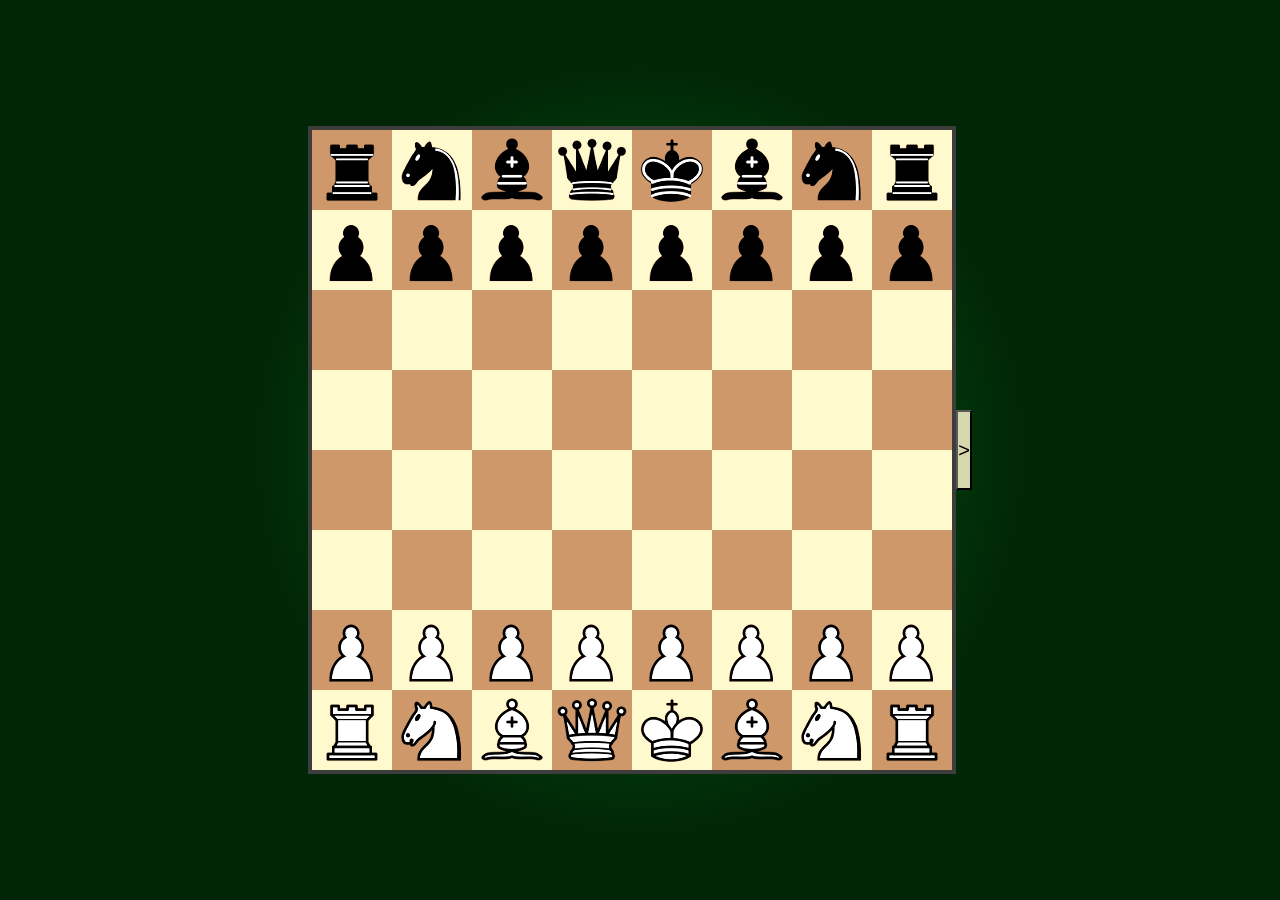
==== index.html @ 22eda0b5 "Add files via upload" ====
<html lang="en">
<head>
    <meta charset="UTF-8">
    <meta name="viewport" content="width=device-width, initial-scale=1.0">
    <title>Document</title>
    <link rel="stylesheet" href="style.css">
</head>
<body>
    <div id="tabuleiro">
    </div>
    <script type="module" src="tabuleiro.js"></script>
    <div id="interface">
        <button class="button-configs-interface" id="tabuleiro-interface">tabuleiro</button>
        <button class="button-configs-interface" id="peca-interface">peças</button>
        <button class="button-configs-interface" id="animacao-interface">animação</button>
        <button class="button-configs-interface" id="fundo-interface">fundo</button>
    </div>
    <button id="button-interface" onclick="viewInterface()">></button>
    <script>
        let number = 0;
        function viewInterface(i){
            const alvo = document.getElementById("interface")
            if (number === 0){alvo.style.display = "flex"; document.getElementById("button-interface").innerText = "<"; number = 1; number = 1}
            else{alvo.style.display = "none"; document.getElementById("button-interface").innerText = ">"; number = 0}
        }
    </script>
</body>
</html>
---- style.css ----
body {
  display: flex;
  justify-content: center;
  align-items: center;
  background-color: rgb(2, 39, 1);
  filter: brightness(1.1)  contrast(1.1);
  background: #01380A;
  background: radial-gradient(circle,rgba(1, 37, 7, 1) 0%, rgb(1, 102, 14) 5%, rgb(1, 37, 7) 50%);
}

#tabuleiro{
    
    background-color: rgb(0, 0, 0);
    display: grid;
    grid-template-columns: repeat(8,80px);
    grid-template-rows: repeat(8, 80px);
    border: 4px solid rgb(61, 61, 61);
}
.CasaBranca{
  background-color: #f0d9b5;
    width: 80px;
    height: 80px;

    display: flex;
    justify-content: center;
    align-items: center;

    font-size: 50px;
    cursor: pointer;
}

.CasaPreta {
    background-color:#b58863;
    width: 80px;
    height: 80px;

    display: flex;
    justify-content: center;
    align-items: center;

    font-size: 50px;
    cursor: pointer;
}
.peca {
    display: flex;
    justify-content: center;
    align-items: center;

    background-size: contain;
    background-repeat: no-repeat;
    background-position: center;
}

.peca.peao.branco.default {background-image: url(Imagens/Peao_branco_default.png);}
.peca.torre.branco.default { background-image: url(Imagens/Torre_branco_default.png);}
.peca.cavalo.branco.default { background-image: url(Imagens/Cavalo_branco_default.png);}
.peca.bispo.branco.default { background-image: url(Imagens/Bispo_branco_default.png);}
.peca.dama.branco.default { background-image: url(Imagens/Dama_branco_default.png);}
.peca.rei.branco.default { background-image: url(Imagens/Rei_branco_default.png);}

.peca.peao.preto.default { background-image: url(Imagens/Peao_preto_default.png);}
.peca.torre.preto.default { background-image: url(Imagens/Torre_preto_default.png);}
.peca.cavalo.preto.default { background-image: url(Imagens/Cavalo_preto_default.png);}
.peca.bispo.preto.default { background-image: url(Imagens/Bispo_preto_default.png);}
.peca.dama.preto.default { background-image: url(Imagens/Dama_preto_default.png);}
.peca.rei.preto.default { background-image: url(Imagens/Rei_preto_default.png);}

.CasaBranca:hover,
.CasaPreta:hover{
    filter: brightness(1.2) contrast(1.1) drop-shadow(0 0 12px rgba(255, 255, 255, 0.4));
}
.CasaBranca.selecionada,
.CasaPreta.selecionada {
    background-color:rgb(54, 44, 30);
    
}
#button-interface{
    background-color: #f0d9b5d5;
    width: 8px;
    height: 80px;

    display: flex;
    justify-content: center;
    align-items: center;
    
    font-size: 20px;
    cursor: pointer;
}
#button-interface:active {
    transform: translateY(5px);
}
#interface {
    background-color: #18171796;
    width: 200px;
    height: 650px;

    display: none;
    flex-wrap: wrap;
    justify-content: center;
    align-content: center;
    gap: 10px;
}

.button-configs-interface {
    background-color: #f0d9b5d5;
    width: 80px;
    height: 50px;

    display: flex;

    justify-content: center;
    align-items: center;

    font-size: 15px;
    font-family:'Times New Roman', Times, serif;
    cursor: pointer;
}
.button-configs-interface:active {
    transform: translateY(5px);
}
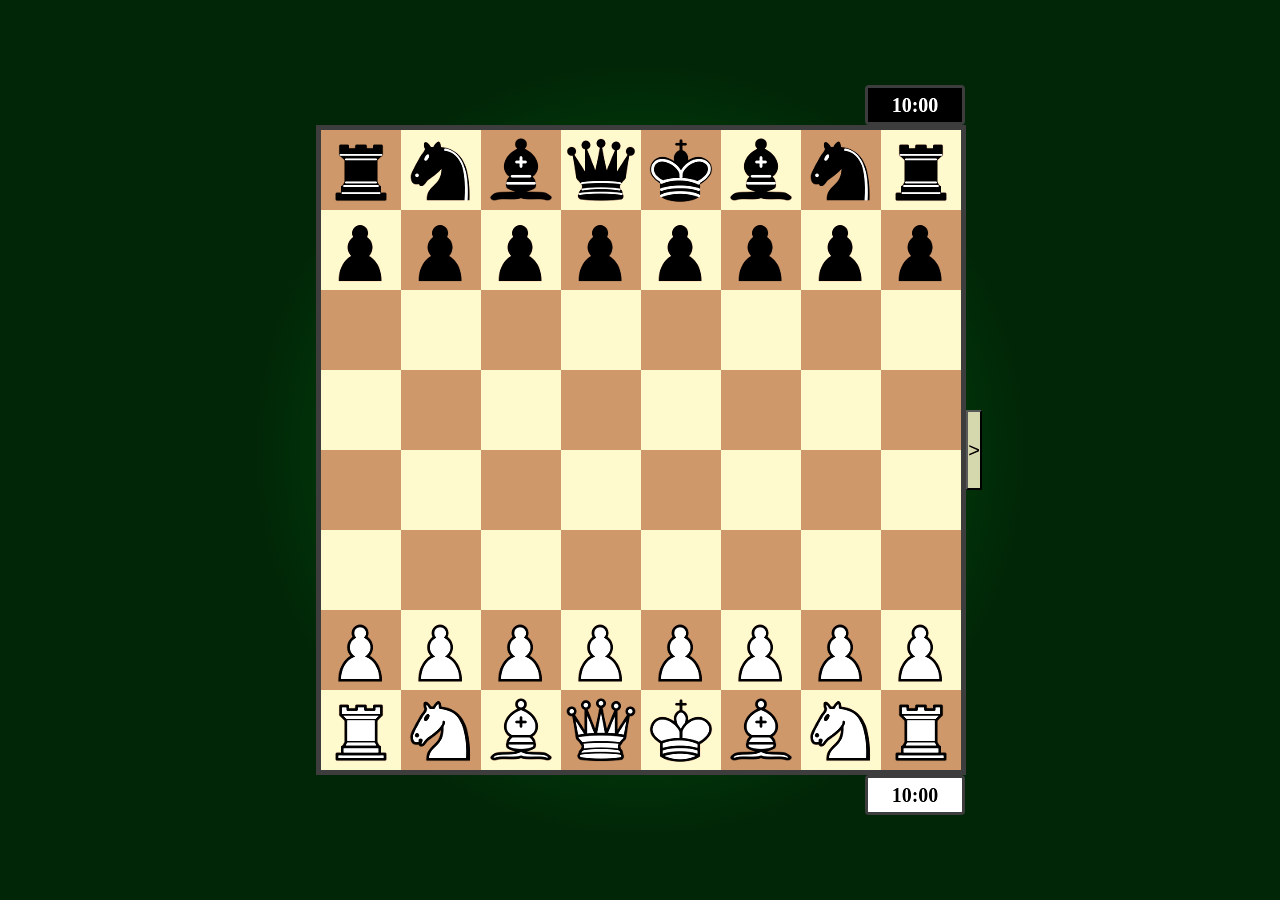
==== commit 41bbb151: "Add files via upload" ====
--- a/index.html
+++ b/index.html
@@ -6,23 +6,38 @@
     <link rel="stylesheet" href="style.css">
 </head>
 <body>
-    <div id="tabuleiro">
-    </div>
-    <script type="module" src="tabuleiro.js"></script>
-    <div id="interface">
+    <div class="timer" id="timer-preto"> <span id="preto">10:00</span></div>
+    <div id="game">
+        <div id="tabuleiro"></div>
+        <div id="interface">
         <button class="button-configs-interface" id="tabuleiro-interface">tabuleiro</button>
         <button class="button-configs-interface" id="peca-interface">peças</button>
-        <button class="button-configs-interface" id="animacao-interface">animação</button>
+        <button class="button-configs-interface" onclick="rainbow()" id="animacao-interface">animação</button>
+        <script>
+            var raibown = 0;
+            function rainbow(){
+                const agentes = ["timer-preto","timer-branco","tabuleiro"]
+                for(let i = 0; i < agentes.length; i++){
+                    let alvo = document.getElementById(agentes[i])
+                    if (raibown === 0){alvo.classList.add("rainbow")}
+                    else{alvo.classList.remove("rainbow")}}
+                if (raibown == 0){raibown = 1}else{raibown = 0}
+            }
+        </script>
         <button class="button-configs-interface" id="fundo-interface">fundo</button>
     </div>
     <button id="button-interface" onclick="viewInterface()">></button>
     <script>
         let number = 0;
-        function viewInterface(i){
+        function viewInterface(){
             const alvo = document.getElementById("interface")
             if (number === 0){alvo.style.display = "flex"; document.getElementById("button-interface").innerText = "<"; number = 1; number = 1}
             else{alvo.style.display = "none"; document.getElementById("button-interface").innerText = ">"; number = 0}
         }
     </script>
+    </div>
+    <div class="timer" id="timer-branco"> <span id="branco">10:00</span></div>
+    <script type="module" src="tabuleiro.js"></script>
+    
 </body>
 </html>
--- a/style.css
+++ b/style.css
@@ -2,20 +2,104 @@
   display: flex;
   justify-content: center;
   align-items: center;
+  flex-direction: column;
+  min-height: 100vh;
+  margin: 0;
   background-color: rgb(2, 39, 1);
   filter: brightness(1.1)  contrast(1.1);
-  background: #01380A;
   background: radial-gradient(circle,rgba(1, 37, 7, 1) 0%, rgb(1, 102, 14) 5%, rgb(1, 37, 7) 50%);
+
+}
+#game{
+    display: flex;
+    margin-left: 18px;
+    justify-content: center;
+    align-items: center;
+}
+.timer {
+    font-size: 20px;
+    font-weight: bold;
+    width: 100px; /* Mesma largura exata do seu tabuleiro (8 colunas * 80px = 640px) */
+    height: 40px;
+    display: flex;
+    justify-content: center;
+    align-items: center;
+    padding: 0 20px;
+    box-sizing: border-box;
+    border: 3px solid rgb(61, 61, 61); /* Mesma borda cinza do seu tabuleiro */
+    border-radius: 4px;
+    margin-left: 550px;
+    
+}
+.timer#timer-branco {
+    background-color: #ffffff; /* Mesmo tom escuro translúcido da sua interface */
+    color: #000000;
+    border-radius: 4px;
+}
+.timer#timer-preto {
+    background-color: #000000; /* Mesmo tom escuro translúcido da sua interface */
+    color: #ffffff;
+}
+
+.timer#timer-branco.rainbow {
+    border: 3px solid transparent; /* Largura ajustada para destacar a borda arco-íris */
+    border-radius: 4px;
+
+    /* A primeira linha define o fundo interno como BRANCO (#ffffff) */
+    background-image: 
+        linear-gradient(#ffffff, #ffffff), 
+        linear-gradient(90deg, red, orange, yellow, green, blue, indigo, violet, red);
+    
+    background-origin: border-box;
+    background-clip: padding-box, border-box;
+    background-size: 200% 100%;
+    
+    /* Altera a cor do texto para escuro para garantir contraste no fundo branco */
+    color: #181717; 
+    
+    animation: moverRainbow 3s linear infinite;
+}
+
+@keyframes moverRainbow {
+    0% {
+        background-position: 0% 0%;
+    }
+    100% {
+        background-position: 200% 0%; /* Alinhado para animar o movimento continuo */
+    }
+}
+.timer#timer-preto.rainbow,
+#tabuleiro.rainbow{
+    border: 4px solid transparent;
+    border-radius: 8px; /* Funciona melhor com esta técnica */
+
+    background-image: 
+    linear-gradient(#121212, #121212), 
+    linear-gradient(90deg, red, orange, yellow, green, blue, indigo, violet, red);
+    background-origin: border-box;
+    background-clip: padding-box, border-box;
+
+    background-size: 200% 100%;
+    animation: moverRainbow 3s linear infinite;
+    }
+
+    @keyframes moverRainbow {
+    0% {
+    background-position: 0% 0%;
+    }
+    100% {
+    background-position: 200% 0%;
+    }
 }
 
 #tabuleiro{
-    
     background-color: rgb(0, 0, 0);
     display: grid;
     grid-template-columns: repeat(8,80px);
     grid-template-rows: repeat(8, 80px);
-    border: 4px solid rgb(61, 61, 61);
-}
+    border: 5px solid rgb(61, 61, 61);
+}
+
 .CasaBranca{
   background-color: #f0d9b5;
     width: 80px;
@@ -28,7 +112,6 @@
     font-size: 50px;
     cursor: pointer;
 }
-
 .CasaPreta {
     background-color:#b58863;
     width: 80px;
@@ -41,6 +124,7 @@
     font-size: 50px;
     cursor: pointer;
 }
+
 .peca {
     display: flex;
     justify-content: center;
@@ -65,6 +149,50 @@
 .peca.dama.preto.default { background-image: url(Imagens/Dama_preto_default.png);}
 .peca.rei.preto.default { background-image: url(Imagens/Rei_preto_default.png);}
 
+.peca.peao.branco.pixelart {background-image: url(Imagens/Peao_branco_pixelart.png);}
+.peca.torre.branco.pixelart { background-image: url(Imagens/Torre_branco_pixelart.png);}
+.peca.cavalo.branco.pixelart { background-image: url(Imagens/Cavalo_branco_pixelart.png);}
+.peca.bispo.branco.pixelart { background-image: url(Imagens/Bispo_branco_pixelart.png);}
+.peca.dama.branco.pixelart { background-image: url(Imagens/Dama_branco_pixelart.png);}
+.peca.rei.branco.pixelart { background-image: url(Imagens/Rei_branco_pixelart.png);}
+
+.peca.peao.preto.pixelart { background-image: url(Imagens/Peao_preto_pixelart.png);}
+.peca.torre.preto.pixelart { background-image: url(Imagens/Torre_preto_pixelart.png);}
+.peca.cavalo.preto.pixelart { background-image: url(Imagens/Cavalo_preto_pixelart.png);}
+.peca.bispo.preto.pixelart { background-image: url(Imagens/Bispo_preto_pixelart.png);}
+.peca.dama.preto.pixelart { background-image: url(Imagens/Dama_preto_pixelart.png);}
+.peca.rei.preto.pixelart { background-image: url(Imagens/Rei_preto_pixelart.png);}
+
+.mini{
+    background-size: 100%;
+}
+.CasaBranca.mini{
+  background-color: #f0d9b5;
+    width: 20px;
+    height: 20px;
+
+    display: flex;
+    justify-content: center;
+    align-items: center;
+
+    font-size: 50px;
+    cursor: pointer;
+}
+.CasaPreta.mini{
+    background-color:#b58863;
+    width: 20px;
+    height: 20px;
+
+    display: flex;
+    justify-content: center;
+    align-items: center;
+
+    font-size: 40px;
+    cursor: pointer;
+}
+.peca.pixelart {
+    background-size: 60%;
+}
 .CasaBranca:hover,
 .CasaPreta:hover{
     filter: brightness(1.2) contrast(1.1) drop-shadow(0 0 12px rgba(255, 255, 255, 0.4));
@@ -73,6 +201,11 @@
 .CasaPreta.selecionada {
     background-color:rgb(54, 44, 30);
     
+}
+.peca.selecionada {
+    transform: scale(1.1); /* Aumenta um pouco */
+    box-shadow: 0 10px 10px rgba(0, 0, 0, 0.3);
+    z-index: 10;
 }
 #button-interface{
     background-color: #f0d9b5d5;
@@ -102,9 +235,9 @@
 }
 
 .button-configs-interface {
-    background-color: #f0d9b5d5;
+    background-color: #fdf583b4;
     width: 80px;
-    height: 50px;
+    height: 40px;
 
     display: flex;
 
@@ -112,7 +245,7 @@
     align-items: center;
 
     font-size: 15px;
-    font-family:'Times New Roman', Times, serif;
+    font-family:'Franklin Gothic Medium', 'Arial Narrow', Arial, sans-serif;
     cursor: pointer;
 }
 .button-configs-interface:active {
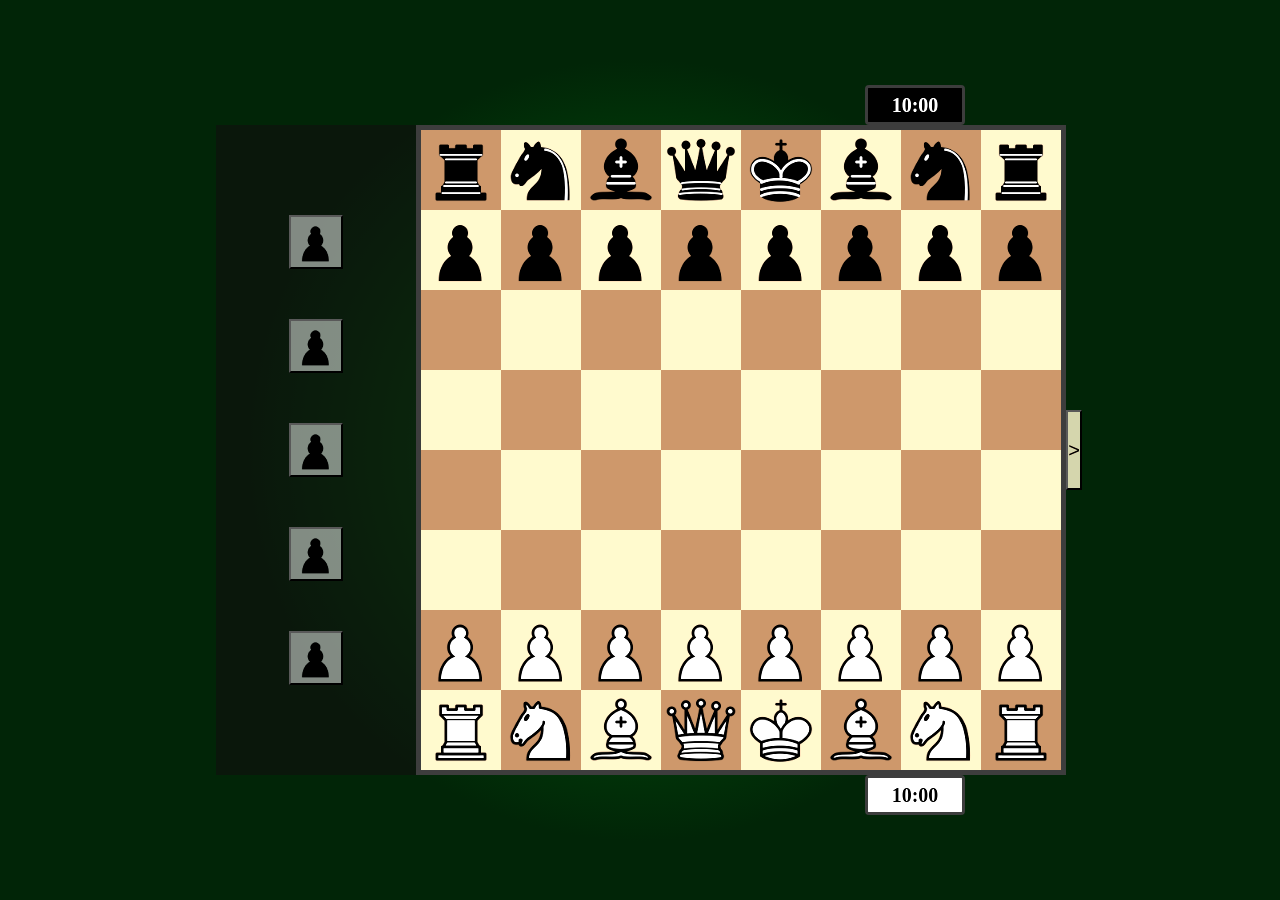
==== commit 089d1af2: "Add files via upload" ====
--- a/index.html
+++ b/index.html
@@ -8,6 +8,13 @@
 <body>
     <div class="timer" id="timer-preto"> <span id="preto">10:00</span></div>
     <div id="game">
+        <div id="promocao">
+            <button class="promove" id="dama-promocao"></button>
+            <button class="promove" id="torre-promocao"></button>
+            <button class="promove" id="cavalo-promocao"></button>
+            <button class="promove" id="bispo-promocao"></button>
+            <button class="promove" id="torre-promocao"></button>
+        </div>
         <div id="tabuleiro"></div>
         <div id="interface">
         <button class="button-configs-interface" id="tabuleiro-interface">tabuleiro</button>
--- a/style.css
+++ b/style.css
@@ -163,33 +163,26 @@
 .peca.dama.preto.pixelart { background-image: url(Imagens/Dama_preto_pixelart.png);}
 .peca.rei.preto.pixelart { background-image: url(Imagens/Rei_preto_pixelart.png);}
 
-.mini{
-    background-size: 100%;
-}
-.CasaBranca.mini{
-  background-color: #f0d9b5;
-    width: 20px;
-    height: 20px;
-
-    display: flex;
-    justify-content: center;
-    align-items: center;
-
-    font-size: 50px;
-    cursor: pointer;
-}
-.CasaPreta.mini{
-    background-color:#b58863;
-    width: 20px;
-    height: 20px;
-
-    display: flex;
-    justify-content: center;
-    align-items: center;
-
-    font-size: 40px;
-    cursor: pointer;
-}
+.promove{
+    padding: 25px;
+    margin: 0px;
+    
+    display: flex;
+    justify-content: center;
+    align-items: center;
+
+    background-color: #ffffff6b;
+    background-size: contain;
+    background-repeat: no-repeat;
+    background-position: center;
+}
+.promove { background-image: url(Imagens/Peao_preto_default.png);}
+.peca.torre.preto.pixelart { background-image: url(Imagens/Torre_preto_pixelart.png);}
+.peca.cavalo.preto.pixelart { background-image: url(Imagens/Cavalo_preto_pixelart.png);}
+.peca.bispo.preto.pixelart { background-image: url(Imagens/Bispo_preto_pixelart.png);}
+.peca.dama.preto.pixelart { background-image: url(Imagens/Dama_preto_pixelart.png);}
+.peca.rei.preto.pixelart { background-image: url(Imagens/Rei_preto_pixelart.png);}
+
 .peca.pixelart {
     background-size: 60%;
 }
@@ -233,7 +226,17 @@
     align-content: center;
     gap: 10px;
 }
-
+#promocao{
+    background-color: #18171796;
+    width: 200px;
+    height: 650px;
+
+    display: grid;
+    flex-wrap: wrap;
+    justify-content: center;
+    align-content: center;
+    gap: 50px;
+}
 .button-configs-interface {
     background-color: #fdf583b4;
     width: 80px;
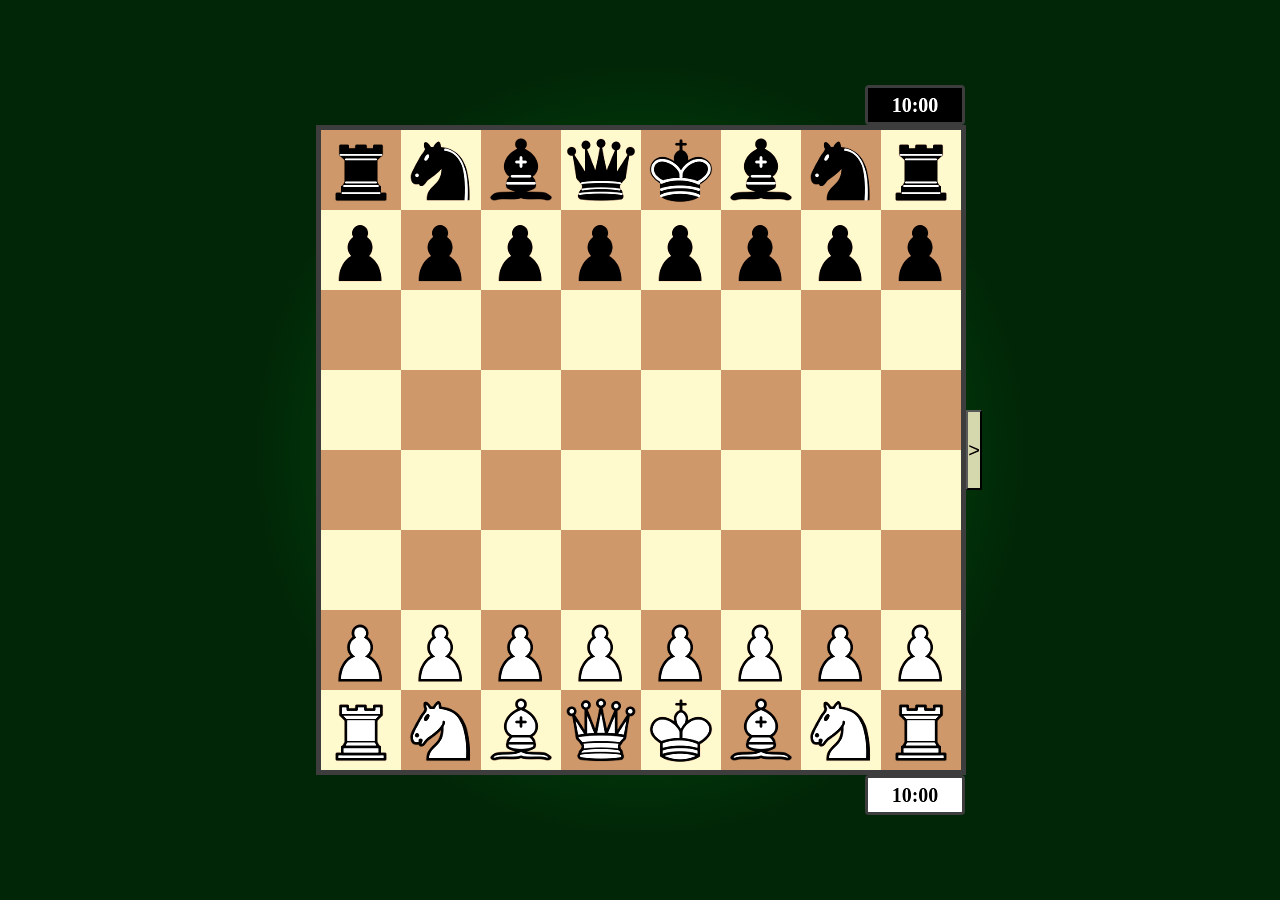
==== commit 203932c3: "Add files via upload" ====
--- a/index.html
+++ b/index.html
@@ -13,7 +13,6 @@
             <button class="promove" id="torre-promocao"></button>
             <button class="promove" id="cavalo-promocao"></button>
             <button class="promove" id="bispo-promocao"></button>
-            <button class="promove" id="torre-promocao"></button>
         </div>
         <div id="tabuleiro"></div>
         <div id="interface">
--- a/style.css
+++ b/style.css
@@ -231,7 +231,7 @@
     width: 200px;
     height: 650px;
 
-    display: grid;
+    display: none;
     flex-wrap: wrap;
     justify-content: center;
     align-content: center;
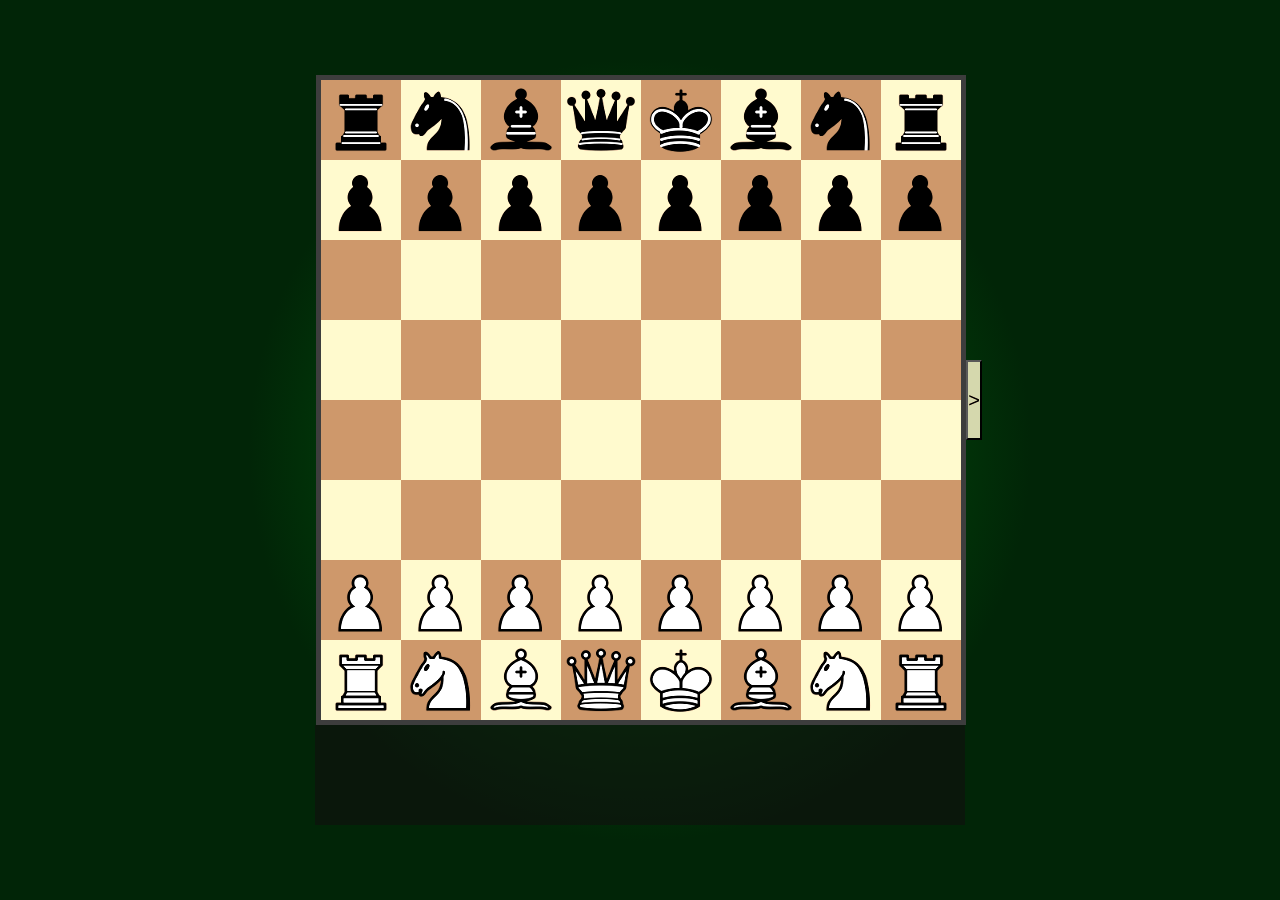
==== commit 6fd0166a: "Add files via upload" ====
--- a/index.html
+++ b/index.html
@@ -1,10 +1,12 @@
 <html lang="en">
+
 <head>
     <meta charset="UTF-8">
     <meta name="viewport" content="width=device-width, initial-scale=1.0">
     <title>Document</title>
     <link rel="stylesheet" href="style.css">
 </head>
+
 <body>
     <div class="timer" id="timer-preto"> <span id="preto">10:00</span></div>
     <div id="game">
@@ -16,34 +18,43 @@
         </div>
         <div id="tabuleiro"></div>
         <div id="interface">
-        <button class="button-configs-interface" id="tabuleiro-interface">tabuleiro</button>
-        <button class="button-configs-interface" id="peca-interface">peças</button>
-        <button class="button-configs-interface" onclick="rainbow()" id="animacao-interface">animação</button>
+            <input type="text" id="tempo-personalizado" placeholder="10:00" value="10:00">
+            <button class="button-configs-interface" id="tabuleiro-interface">tabuleiro</button>
+            <button class="button-configs-interface" id="peca-interface">peças</button>
+            <button class="button-configs-interface" onclick="rainbow()" id="animacao-interface">animação</button>
+            <script>
+                var raibown = 0;
+                function rainbow() {
+                    const agentes = ["timer-preto", "timer-branco", "tabuleiro"]
+                    for (let i = 0; i < agentes.length; i++) {
+                        let alvo = document.getElementById(agentes[i])
+                        if (raibown === 0) { alvo.classList.add("rainbow") }
+                        else { alvo.classList.remove("rainbow") }
+                    }
+                    if (raibown == 0) { raibown = 1 } else { raibown = 0 }
+                }
+            </script>
+            <button class="button-configs-interface" id="fundo-interface">fundo</button>
+            <button class="button-configs-interface" id="tempo-interface">tempo</button>
+
+            <button class="button-configs-interface" id="modo-interface">modos</button>
+        </div>
+        
+        <button id="button-interface" onclick="viewInterface()">></button>
         <script>
-            var raibown = 0;
-            function rainbow(){
-                const agentes = ["timer-preto","timer-branco","tabuleiro"]
-                for(let i = 0; i < agentes.length; i++){
-                    let alvo = document.getElementById(agentes[i])
-                    if (raibown === 0){alvo.classList.add("rainbow")}
-                    else{alvo.classList.remove("rainbow")}}
-                if (raibown == 0){raibown = 1}else{raibown = 0}
+            let number = 0;
+            function viewInterface() {
+                const alvo = document.getElementById("interface")
+                if (number === 0) { alvo.style.display = "flex"; document.getElementById("button-interface").innerText = "<"; number = 1; number = 1 }
+                else { alvo.style.display = "none"; document.getElementById("button-interface").innerText = ">"; number = 0 }
             }
         </script>
-        <button class="button-configs-interface" id="fundo-interface">fundo</button>
     </div>
-    <button id="button-interface" onclick="viewInterface()">></button>
-    <script>
-        let number = 0;
-        function viewInterface(){
-            const alvo = document.getElementById("interface")
-            if (number === 0){alvo.style.display = "flex"; document.getElementById("button-interface").innerText = "<"; number = 1; number = 1}
-            else{alvo.style.display = "none"; document.getElementById("button-interface").innerText = ">"; number = 0}
-        }
-    </script>
-    </div>
+    <div id="modos">
+        </div>
     <div class="timer" id="timer-branco"> <span id="branco">10:00</span></div>
     <script type="module" src="tabuleiro.js"></script>
-    
+
 </body>
+
 </html>
--- a/style.css
+++ b/style.css
@@ -21,7 +21,7 @@
     font-weight: bold;
     width: 100px; /* Mesma largura exata do seu tabuleiro (8 colunas * 80px = 640px) */
     height: 40px;
-    display: flex;
+    display: none;
     justify-content: center;
     align-items: center;
     padding: 0 20px;
@@ -30,6 +30,33 @@
     border-radius: 4px;
     margin-left: 550px;
     
+}
+#tempo-personalizado {
+    width: 120px;
+    padding: 10px 14px;
+    
+    background: #1e1e1e;
+    color: white;
+    display: none;
+    border: 2px solid #555;
+    border-radius: 10px;
+    
+    font-size: 20px;
+    font-weight: bold;
+    text-align: center;
+    
+    outline: none;
+    
+    transition: 0.25s;
+}
+
+#tempo-personalizado:focus {
+    border-color: #00ff88;
+    box-shadow: 0 0 12px rgba(0, 255, 136, 0.4);
+}
+
+#tempo-personalizado:hover {
+    border-color: #888;
 }
 .timer#timer-branco {
     background-color: #ffffff; /* Mesmo tom escuro translúcido da sua interface */
@@ -112,6 +139,66 @@
     font-size: 50px;
     cursor: pointer;
 }
+
+.CasaPreta.check {
+
+    width: 80px;
+    height: 80px;
+
+    display: flex;
+    justify-content: center;
+    align-items: center;
+
+    font-size: 50px;
+    cursor: pointer;
+}
+
+.CasaPreta.check::before {
+    content: "";
+    position: absolute;
+    width: 60px;
+    height: 60px;
+    border-radius: 100%;
+    background: rgb(255, 0, 0);
+    filter: blur(20px);
+    opacity: 100;
+    z-index: 0;
+}
+
+.CasaPreta.check > * {
+    position: relative;
+    z-index: 1;
+}
+
+.CasaBranca.check {
+
+    width: 80px;
+    height: 80px;
+
+    display: flex;
+    justify-content: center;
+    align-items: center;
+
+    font-size: 50px;
+    cursor: pointer;
+}
+
+.CasaBranca.check::before {
+    content: "";
+    position: absolute;
+    width: 60px;
+    height: 60px;
+    border-radius: 100%;
+    background: rgb(255, 0, 0);
+    filter: blur(20px);
+    opacity: 100;
+    z-index: 0;
+}
+
+.CasaBranca.check > * {
+    position: relative;
+    z-index: 1;
+}
 .CasaPreta {
     background-color:#b58863;
     width: 80px;
@@ -186,9 +273,8 @@
 .peca.pixelart {
     background-size: 60%;
 }
-.CasaBranca:hover,
-.CasaPreta:hover{
-    filter: brightness(1.2) contrast(1.1) drop-shadow(0 0 12px rgba(255, 255, 255, 0.4));
+.peca:hover {
+    filter: brightness(1.2) drop-shadow(0 0 12px rgba(255, 255, 255, 0.8));
 }
 .CasaBranca.selecionada,
 .CasaPreta.selecionada {
@@ -226,6 +312,17 @@
     align-content: center;
     gap: 10px;
 }
+#modos {
+    background-color: #18171796;
+    width: 650px;
+    height: 100px;
+
+    display: flex;
+    flex-wrap: wrap;
+    justify-content: center;
+    align-content: center;
+
+}
 #promocao{
     background-color: #18171796;
     width: 200px;
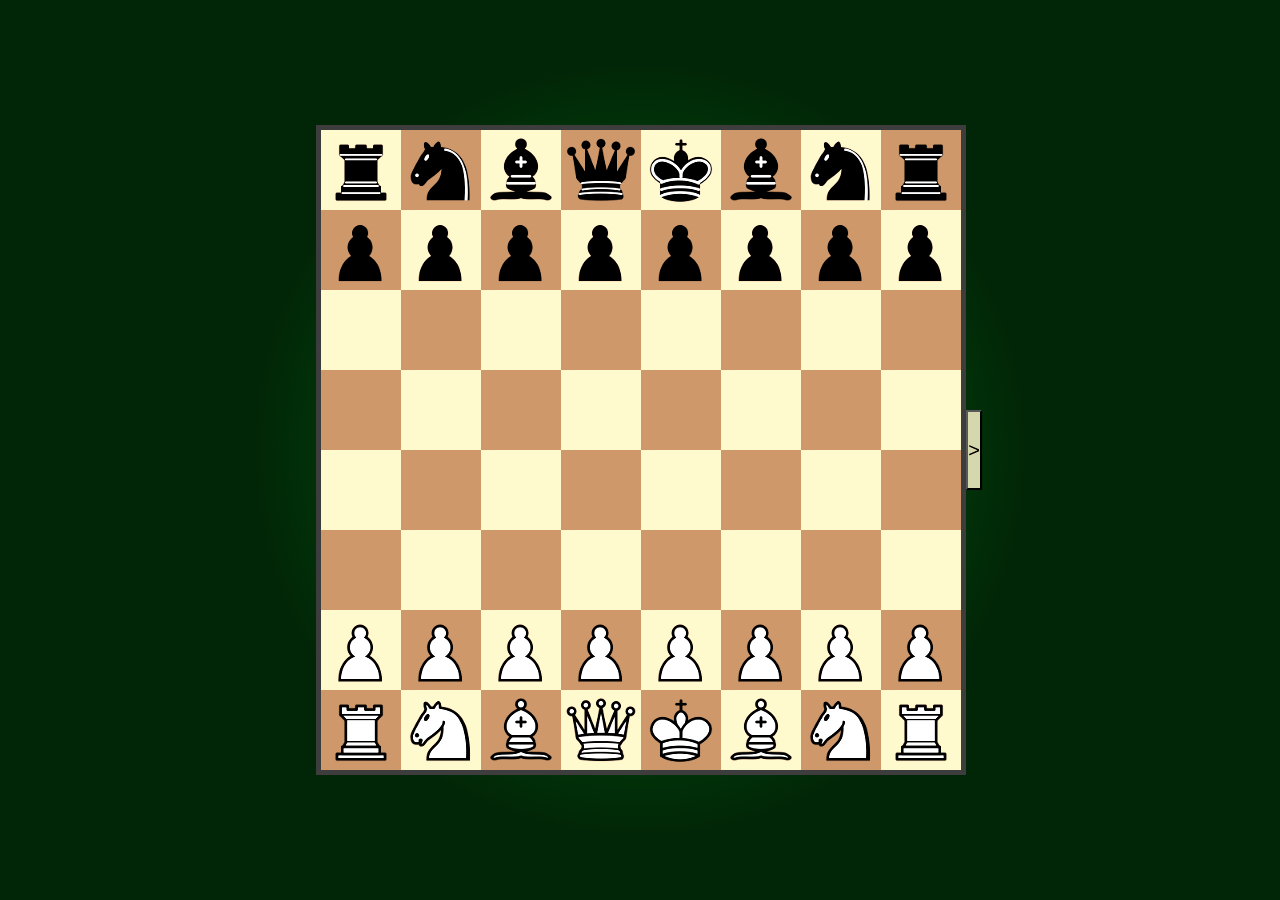
==== commit 7a52306e: "Add files via upload" ====
--- a/index.html
+++ b/index.html
@@ -39,7 +39,7 @@
 
             <button class="button-configs-interface" id="modo-interface">modos</button>
         </div>
-        
+
         <button id="button-interface" onclick="viewInterface()">></button>
         <script>
             let number = 0;
@@ -49,9 +49,14 @@
                 else { alvo.style.display = "none"; document.getElementById("button-interface").innerText = ">"; number = 0 }
             }
         </script>
+
     </div>
     <div id="modos">
-        </div>
+        <button class="button-configs-modos" id="modo-default">Normal</button>
+        <button class="button-configs-modos" id="modo-960">960</button>
+        <button class="button-configs-modos" id="modo-rei">rei solitario</button>
+        <button class="button-configs-modos" id="moddso-maluco">lugar maluco</button>
+    </div>
     <div class="timer" id="timer-branco"> <span id="branco">10:00</span></div>
     <script type="module" src="tabuleiro.js"></script>
 
--- a/style.css
+++ b/style.css
@@ -317,11 +317,29 @@
     width: 650px;
     height: 100px;
 
-    display: flex;
+    display: none;
     flex-wrap: wrap;
     justify-content: center;
     align-content: center;
 
+}
+.button-configs-modos {
+    background-color: #7c7c7c;
+    width: 60px;
+    height: 60px;
+    margin: 15;
+    display: flex;
+
+    justify-content: center;
+    align-items: center;
+
+    font-size: 15px;
+    font-family:'Franklin Gothic Medium', 'Arial Narrow', Arial, sans-serif;
+    cursor: pointer;
+
+}
+.button-configs-modos:active {
+    transform: translateY(5px);
 }
 #promocao{
     background-color: #18171796;
